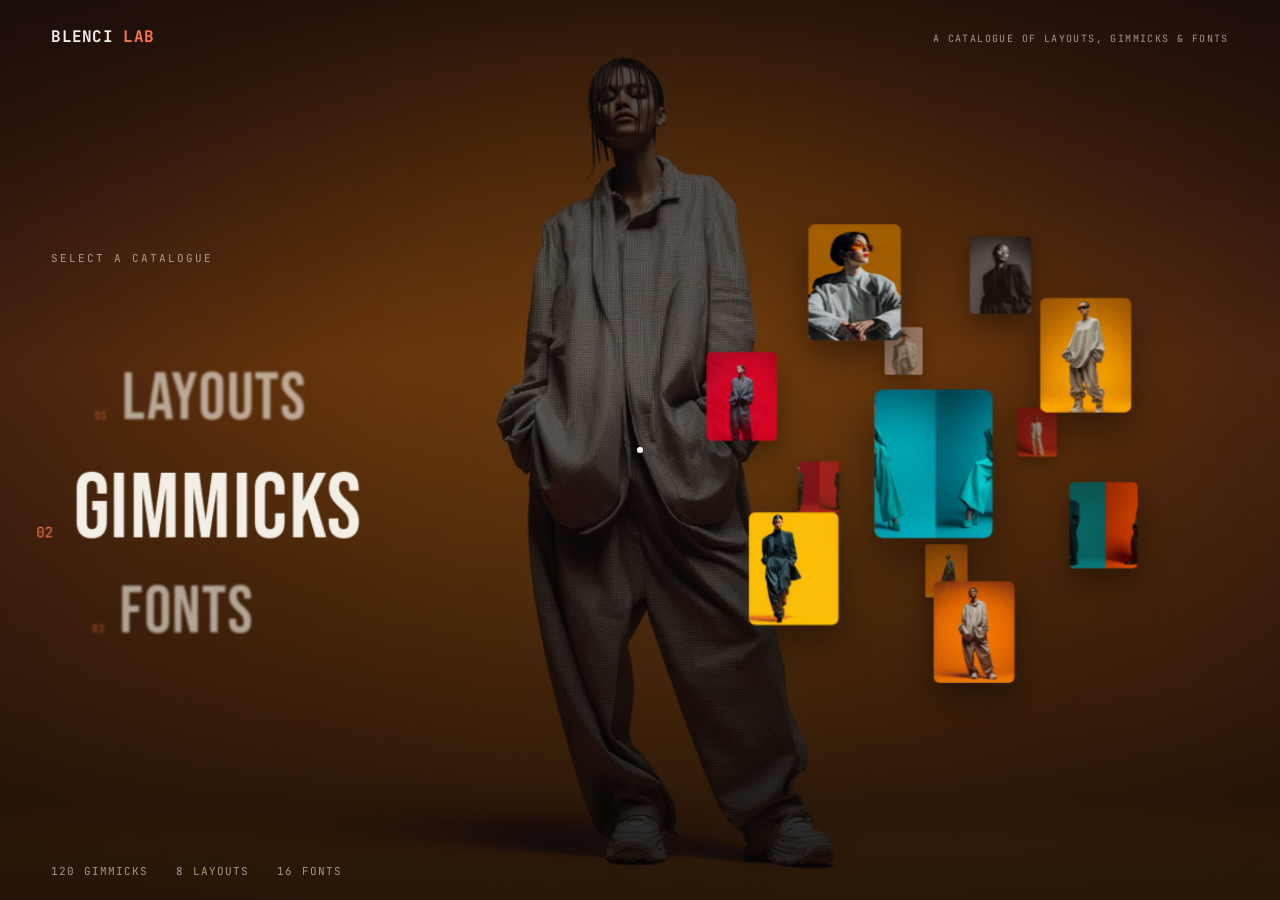
==== index.html @ 4b5dc4d3 "Turn BLENCI LAB into a hub: Layouts / Gimmicks / Fonts New TOP page (index.html) built from the vibe" ====
<!DOCTYPE html>
<html lang="ja">
<head>
<meta charset="UTF-8">
<meta name="viewport" content="width=device-width, initial-scale=1.0">
<title>BLENCI LAB — Layouts / Gimmicks / Fonts</title>
<meta name="description" content="レイアウト・ギミック・フォントのカタログ。BLENCIのルックブック素材を使ったWebデザイン実験室。">
<link rel="icon" href="data:,">
<link rel="preconnect" href="https://fonts.googleapis.com">
<link rel="preconnect" href="https://fonts.gstatic.com" crossorigin>
<link href="https://fonts.googleapis.com/css2?family=Bebas+Neue&family=JetBrains+Mono:wght@400;500;700&family=Space+Grotesk:wght@300..700&family=Zen+Kaku+Gothic+New:wght@400;500;700;900&display=swap" rel="stylesheet">
<link rel="stylesheet" href="css/top.css">
</head>
<body>

<canvas id="rope-cursor-canvas" aria-hidden="true"></canvas>
<div id="shockwave-layer" aria-hidden="true"></div>

<div class="bg-crossfade" aria-hidden="true">
  <div class="bg-slide active" style="background-image:url(assets/img/look-01-0.webp)"></div>
  <div class="bg-slide" style="background-image:url(assets/img/look-09-0.webp)"></div>
  <div class="bg-slide" style="background-image:url(assets/img/look-14-0.webp)"></div>
  <div class="bg-slide" style="background-image:url(assets/img/look-17-0.webp)"></div>
  <div class="bg-scrim"></div>
</div>

<header class="top-header">
  <span class="top-logo">BLENCI <em>LAB</em></span>
  <span class="top-tag">A CATALOGUE OF LAYOUTS, GIMMICKS & FONTS</span>
</header>

<main class="top-stage">
  <div class="tunnel-wrap">
    <p class="tunnel-caption">SELECT A CATALOGUE</p>
    <nav class="tunnel-menu" id="tunnel-menu">
      <a class="tunnel-item" href="layouts/" data-label="LAYOUTS" data-index="0">
        <span class="tunnel-num">01</span><span class="tunnel-text">LAYOUTS</span>
      </a>
      <a class="tunnel-item" href="gimmicks/" data-label="GIMMICKS" data-index="1">
        <span class="tunnel-num">02</span><span class="tunnel-text">GIMMICKS</span>
      </a>
      <a class="tunnel-item" href="fonts/" data-label="FONTS" data-index="2">
        <span class="tunnel-num">03</span><span class="tunnel-text">FONTS</span>
      </a>
    </nav>
  </div>

  <div class="sphere-gallery-wrap">
    <div class="sphere-stage-top" id="sphere-stage-top"><div class="sphere-inner-top" id="sphere-inner-top"></div></div>
  </div>
</main>

<footer class="top-footer">
  <span>120 GIMMICKS</span><span>8 LAYOUTS</span><span>16 FONTS</span>
</footer>

<div class="transition-overlay" id="transition-overlay">
  <span class="transition-label" id="transition-label"></span>
</div>

<script src="js/vendor/gsap.min.js"></script>
<script src="js/data.js"></script>
<script src="js/top.js"></script>
</body>
</html>
---- css/top.css ----
/* ==========================================================================
   BLENCI LAB — TOP hub page
   ========================================================================== */
:root{
  --bg:#0a0908;
  --ink:#f3efe6;
  --ink-dim:rgba(243,239,230,.6);
  --line:rgba(243,239,230,.16);
  --accent:#ff7847;
  --accent-2:#3fd6b4;
  --ff-mono:'JetBrains Mono', monospace;
  --ff-display:'Bebas Neue', sans-serif;
  --ff-sans:'Space Grotesk', sans-serif;
  --ff-jp:'Zen Kaku Gothic New', sans-serif;
  --ease:cubic-bezier(.16,1,.3,1);
}
*,*::before,*::after{box-sizing:border-box;}
html,body{height:100%;}
body{
  margin:0;background:var(--bg);color:var(--ink);
  font-family:var(--ff-jp),var(--ff-sans),sans-serif;
  overflow:hidden;
  -webkit-font-smoothing:antialiased;
}
a{color:inherit;text-decoration:none;}

@media (hover:hover) and (pointer:fine){
  body.cursor-ready{cursor:none;}
}

/* ==========================================================================
   Rope cursor + shockwave
   ========================================================================== */
#rope-cursor-canvas{position:fixed;inset:0;width:100vw;height:100vh;z-index:9000;pointer-events:none;}
#shockwave-layer{position:fixed;inset:0;z-index:8999;pointer-events:none;overflow:hidden;}
.shock-ring{position:absolute;border:2px solid var(--accent);border-radius:50%;transform:translate(-50%,-50%);}

/* ==========================================================================
   Background crossfade
   ========================================================================== */
.bg-crossfade{position:fixed;inset:0;z-index:0;}
.bg-slide{position:absolute;inset:0;background-size:cover;background-position:center 20%;opacity:0;transition:opacity 2.4s ease;filter:saturate(85%);}
.bg-slide.active{opacity:1;}
.bg-scrim{position:absolute;inset:0;background:linear-gradient(180deg,rgba(6,5,4,.75),rgba(6,5,4,.55) 40%,rgba(6,5,4,.85));}

/* ==========================================================================
   Header / footer
   ========================================================================== */
.top-header{
  position:fixed;top:0;left:0;right:0;z-index:10;
  display:flex;align-items:baseline;justify-content:space-between;gap:16px;
  padding:26px clamp(20px,4vw,56px);
}
.top-logo{font-family:var(--ff-mono);font-weight:700;font-size:16px;letter-spacing:.02em;}
.top-logo em{font-style:normal;color:var(--accent);}
.top-tag{font-family:var(--ff-mono);font-size:10px;letter-spacing:.14em;color:var(--ink-dim);}
@media (max-width:700px){ .top-tag{display:none;} }

.top-footer{
  position:fixed;bottom:0;left:0;right:0;z-index:10;
  display:flex;gap:28px;padding:22px clamp(20px,4vw,56px);
  font-family:var(--ff-mono);font-size:11px;letter-spacing:.1em;color:var(--ink-dim);
}

/* ==========================================================================
   Stage layout
   ========================================================================== */
.top-stage{
  position:relative;z-index:2;height:100vh;
  display:grid;grid-template-columns:1fr 1fr;align-items:center;
  padding:0 clamp(20px,4vw,56px);
}
@media (max-width:900px){
  .top-stage{grid-template-columns:1fr;height:auto;padding-top:120px;padding-bottom:120px;gap:40px;}
}

/* ==========================================================================
   Tunnel menu (left)
   ========================================================================== */
.tunnel-wrap{position:relative;}
.tunnel-caption{font-family:var(--ff-mono);font-size:11px;letter-spacing:.18em;color:var(--ink-dim);margin:0 0 24px;}
.tunnel-menu{
  position:relative;height:360px;perspective:700px;
}
.tunnel-item{
  position:absolute;left:0;top:0;display:flex;align-items:baseline;gap:18px;
  will-change:transform,opacity,filter;
}
.tunnel-num{font-family:var(--ff-mono);font-size:13px;color:var(--accent);}
.tunnel-text{
  font-family:var(--ff-display);font-size:clamp(40px,6.5vw,88px);letter-spacing:.02em;line-height:1;
  color:var(--ink);
}
.tunnel-item::after{
  content:"";position:absolute;left:0;bottom:-10px;width:0%;height:1px;background:var(--accent);
  transition:width .4s var(--ease);
}
.tunnel-item:hover::after{width:100%;}
@media (max-width:900px){ .tunnel-menu{height:auto;perspective:none;} .tunnel-item{position:relative !important;transform:none !important;opacity:1 !important;filter:none !important;margin-bottom:18px;} }

/* ==========================================================================
   Sphere gallery (right)
   ========================================================================== */
.sphere-gallery-wrap{display:flex;align-items:center;justify-content:center;}
.sphere-stage-top{width:100%;height:420px;display:flex;align-items:center;justify-content:center;perspective:900px;overflow:visible;}
.sphere-inner-top{position:relative;width:10px;height:10px;transform-style:preserve-3d;}
.sphere-item-top{position:absolute;width:78px;height:98px;margin:-49px 0 0 -39px;border-radius:6px;overflow:hidden;box-shadow:0 14px 30px rgba(0,0,0,.4);}
.sphere-item-top img{width:100%;height:100%;object-fit:cover;}
@media (max-width:900px){ .sphere-stage-top{height:320px;} }

/* ==========================================================================
   Fullscreen transition overlay
   ========================================================================== */
.transition-overlay{
  position:fixed;inset:0;z-index:9500;background:#0a0908;
  clip-path:circle(0% at 50% 50%);
  display:flex;align-items:center;justify-content:center;
  pointer-events:none;
}
.transition-overlay.active{pointer-events:auto;}
.transition-label{
  font-family:var(--ff-display);font-size:clamp(40px,8vw,120px);color:var(--ink);
  opacity:0;transform:translateY(20px);
}

@media (prefers-reduced-motion: reduce){
  *{animation-duration:.001ms !important;transition-duration:.001ms !important;}
}
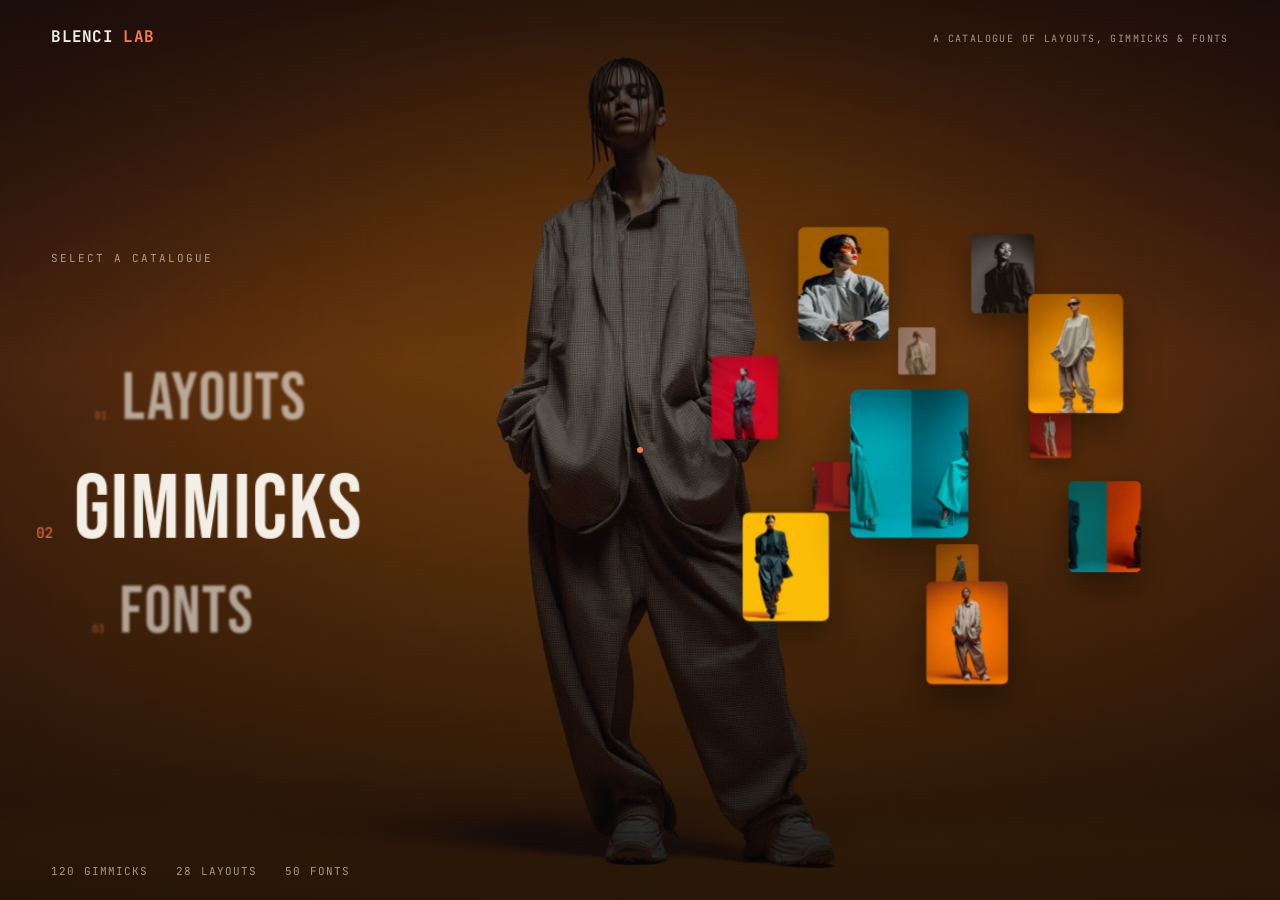
==== commit 295a23c3: "English titles, shared cursor, real photos, 50 fonts, 28 layouts - English H1s (GIMMICK/LAYOUT/FONT " ====
--- a/index.html
+++ b/index.html
@@ -9,6 +9,7 @@
 <link rel="preconnect" href="https://fonts.googleapis.com">
 <link rel="preconnect" href="https://fonts.gstatic.com" crossorigin>
 <link href="https://fonts.googleapis.com/css2?family=Bebas+Neue&family=JetBrains+Mono:wght@400;500;700&family=Space+Grotesk:wght@300..700&family=Zen+Kaku+Gothic+New:wght@400;500;700;900&display=swap" rel="stylesheet">
+<link rel="stylesheet" href="css/cursor.css">
 <link rel="stylesheet" href="css/top.css">
 </head>
 <body>
@@ -51,7 +52,7 @@
 </main>
 
 <footer class="top-footer">
-  <span>120 GIMMICKS</span><span>8 LAYOUTS</span><span>16 FONTS</span>
+  <span>120 GIMMICKS</span><span>28 LAYOUTS</span><span>50 FONTS</span>
 </footer>
 
 <div class="transition-overlay" id="transition-overlay">
@@ -59,6 +60,7 @@
 </div>
 
 <script src="js/vendor/gsap.min.js"></script>
+<script src="js/cursor.js"></script>
 <script src="js/data.js"></script>
 <script src="js/top.js"></script>
 </body>
--- a/css/cursor.css
+++ b/css/cursor.css
@@ -0,0 +1,7 @@
+/* BLENCI LAB — shared rope-chain cursor + click shockwave styles */
+@media (hover:hover) and (pointer:fine){
+  body.cursor-ready{cursor:none;}
+}
+#rope-cursor-canvas{position:fixed;inset:0;width:100vw;height:100vh;z-index:9000;pointer-events:none;transition:opacity .2s;}
+#shockwave-layer{position:fixed;inset:0;z-index:8999;pointer-events:none;overflow:hidden;}
+.shock-ring{position:absolute;width:10px;height:10px;border:2px solid #ff7847;border-radius:50%;transform:translate(-50%,-50%);opacity:1;}
--- a/css/top.css
+++ b/css/top.css
@@ -23,17 +23,6 @@
   -webkit-font-smoothing:antialiased;
 }
 a{color:inherit;text-decoration:none;}
-
-@media (hover:hover) and (pointer:fine){
-  body.cursor-ready{cursor:none;}
-}
-
-/* ==========================================================================
-   Rope cursor + shockwave
-   ========================================================================== */
-#rope-cursor-canvas{position:fixed;inset:0;width:100vw;height:100vh;z-index:9000;pointer-events:none;}
-#shockwave-layer{position:fixed;inset:0;z-index:8999;pointer-events:none;overflow:hidden;}
-.shock-ring{position:absolute;border:2px solid var(--accent);border-radius:50%;transform:translate(-50%,-50%);}
 
 /* ==========================================================================
    Background crossfade
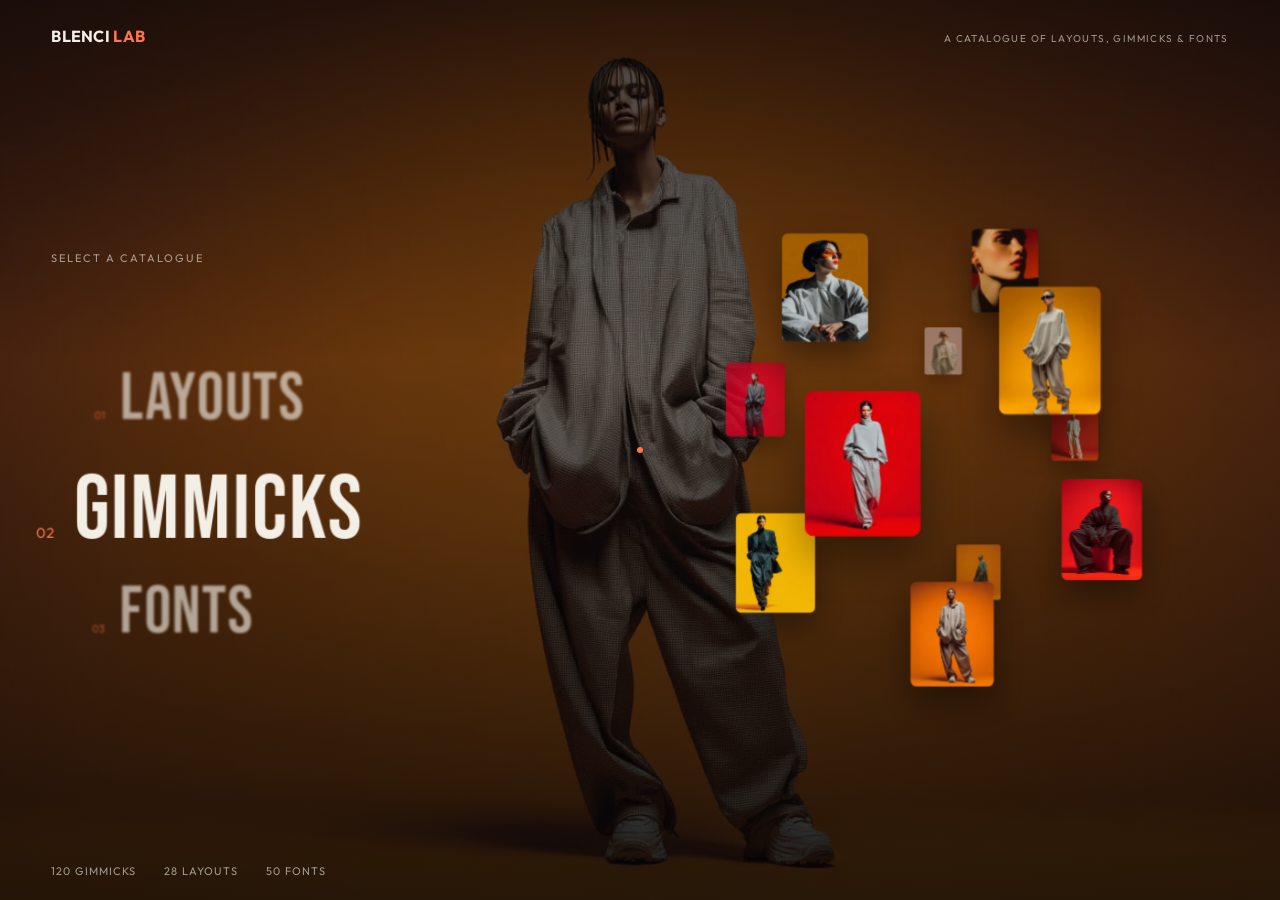
==== commit 9d3b6451: "Replace JetBrains Mono UI chrome with Outfit sitewide JetBrains Mono on labels/badges/nav/footer tex" ====
--- a/index.html
+++ b/index.html
@@ -8,7 +8,7 @@
 <link rel="icon" href="data:,">
 <link rel="preconnect" href="https://fonts.googleapis.com">
 <link rel="preconnect" href="https://fonts.gstatic.com" crossorigin>
-<link href="https://fonts.googleapis.com/css2?family=Bebas+Neue&family=JetBrains+Mono:wght@400;500;700&family=Space+Grotesk:wght@300..700&family=Zen+Kaku+Gothic+New:wght@400;500;700;900&display=swap" rel="stylesheet">
+<link href="https://fonts.googleapis.com/css2?family=Bebas+Neue&family=Outfit:wght@400;500;600;700&family=Space+Grotesk:wght@300..700&family=Zen+Kaku+Gothic+New:wght@400;500;700;900&display=swap" rel="stylesheet">
 <link rel="stylesheet" href="css/cursor.css">
 <link rel="stylesheet" href="css/top.css">
 </head>
--- a/css/top.css
+++ b/css/top.css
@@ -8,7 +8,7 @@
   --line:rgba(243,239,230,.16);
   --accent:#ff7847;
   --accent-2:#3fd6b4;
-  --ff-mono:'JetBrains Mono', monospace;
+  --ff-mono:'Outfit', sans-serif;
   --ff-display:'Bebas Neue', sans-serif;
   --ff-sans:'Space Grotesk', sans-serif;
   --ff-jp:'Zen Kaku Gothic New', sans-serif;
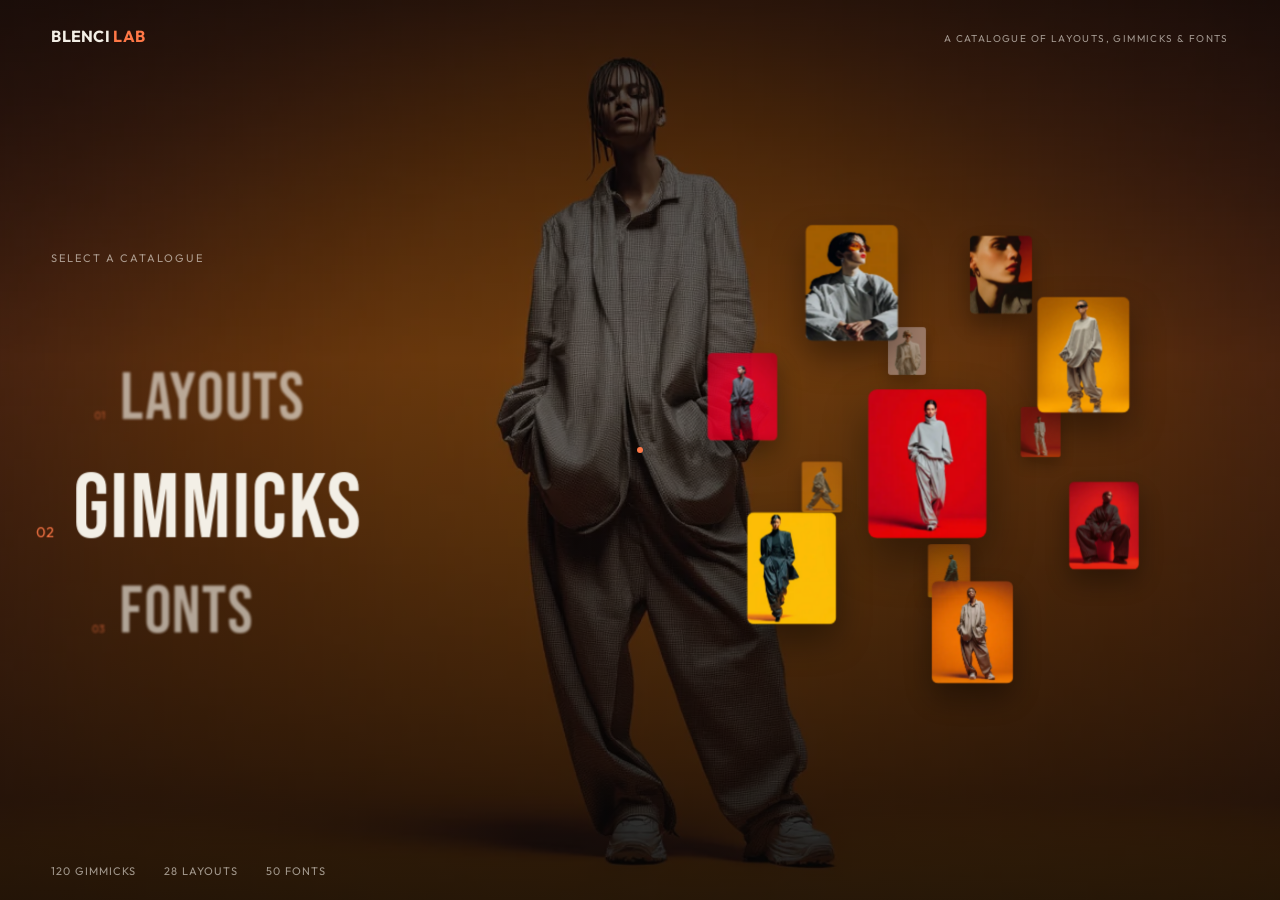
==== commit dbe2f837: "fix: cache-bust data.js/main.js and simplify glitch slice fix The browser was serving a stale cached" ====
--- a/index.html
+++ b/index.html
@@ -61,7 +61,7 @@
 
 <script src="js/vendor/gsap.min.js"></script>
 <script src="js/cursor.js"></script>
-<script src="js/data.js"></script>
-<script src="js/top.js"></script>
+<script src="js/data.js?v=2"></script>
+<script src="js/top.js?v=2"></script>
 </body>
 </html>
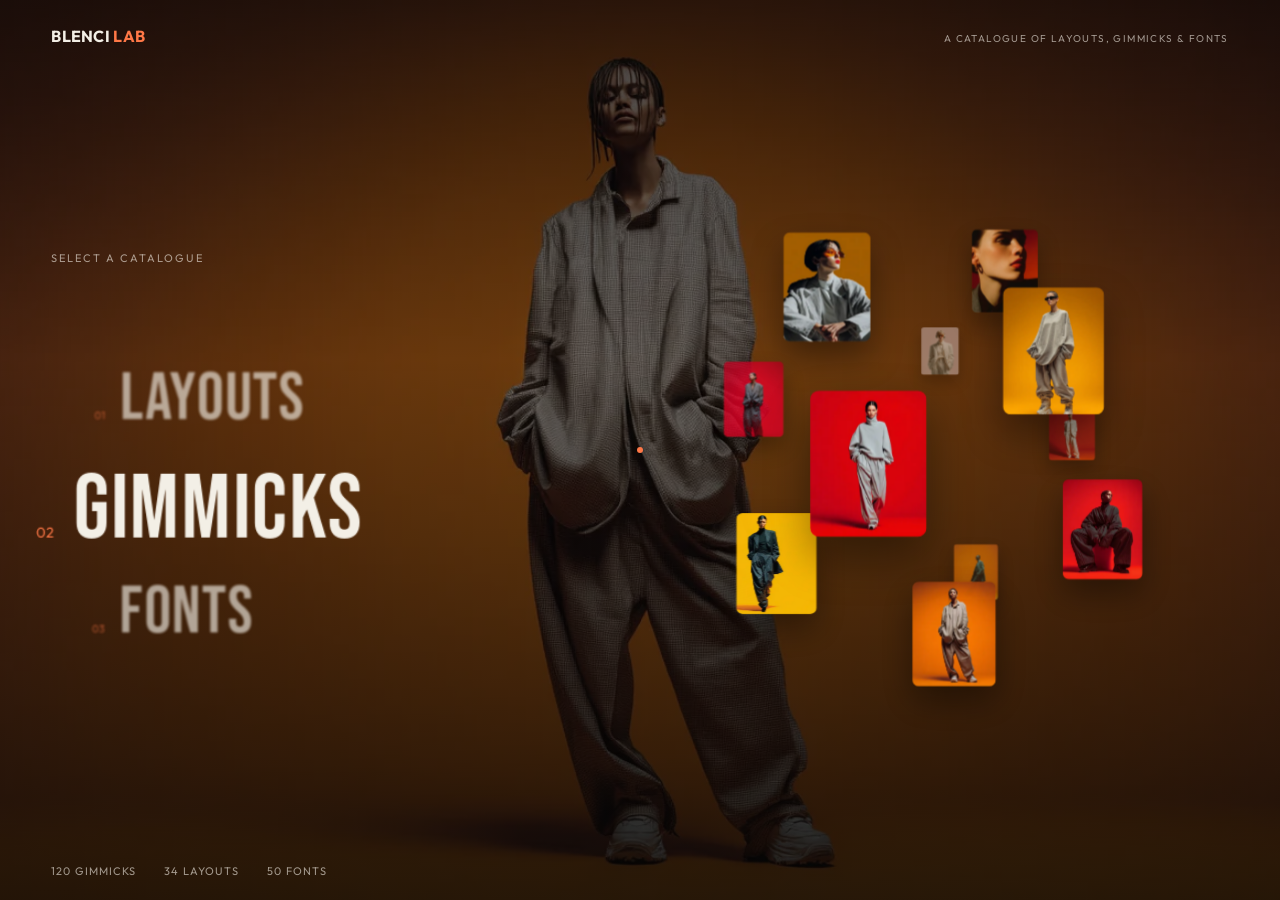
==== commit cdbae1c4: "feat: add 6 layouts — 3 slide-deck, 3 news-curation (28 → 34) Slide/presentation-focused: - SLIDE DE" ====
--- a/index.html
+++ b/index.html
@@ -52,7 +52,7 @@
 </main>
 
 <footer class="top-footer">
-  <span>120 GIMMICKS</span><span>28 LAYOUTS</span><span>50 FONTS</span>
+  <span>120 GIMMICKS</span><span>34 LAYOUTS</span><span>50 FONTS</span>
 </footer>
 
 <div class="transition-overlay" id="transition-overlay">
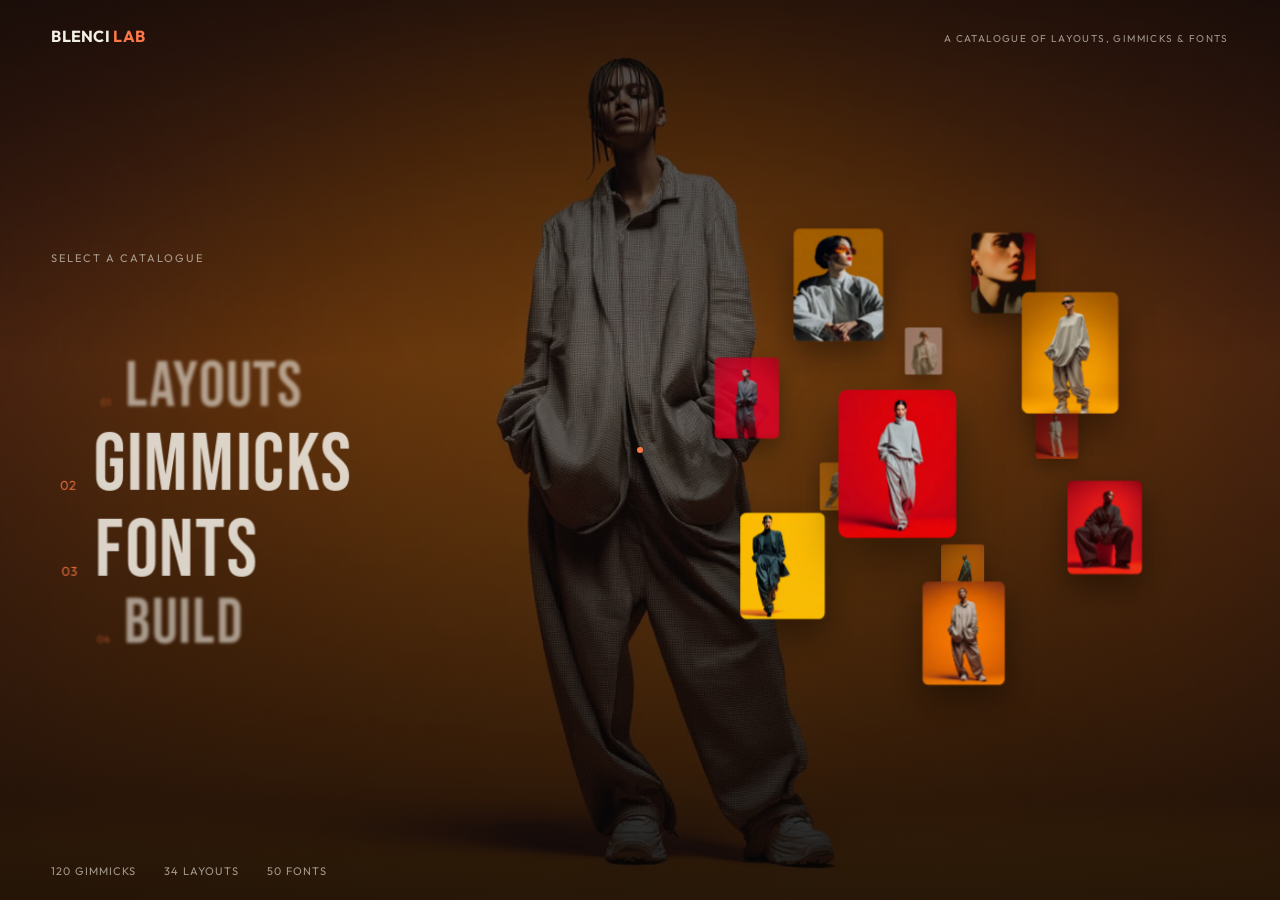
==== commit 683a52b2: "feat: add BLENCI BUILDER (Phase 1) — combine layout+gimmicks+fonts into a live sample, export as a h" ====
--- a/index.html
+++ b/index.html
@@ -43,6 +43,9 @@
       <a class="tunnel-item" href="fonts/" data-label="FONTS" data-index="2">
         <span class="tunnel-num">03</span><span class="tunnel-text">FONTS</span>
       </a>
+      <a class="tunnel-item" href="builder/" data-label="BUILD" data-index="3">
+        <span class="tunnel-num">04</span><span class="tunnel-text">BUILD</span>
+      </a>
     </nav>
   </div>
 
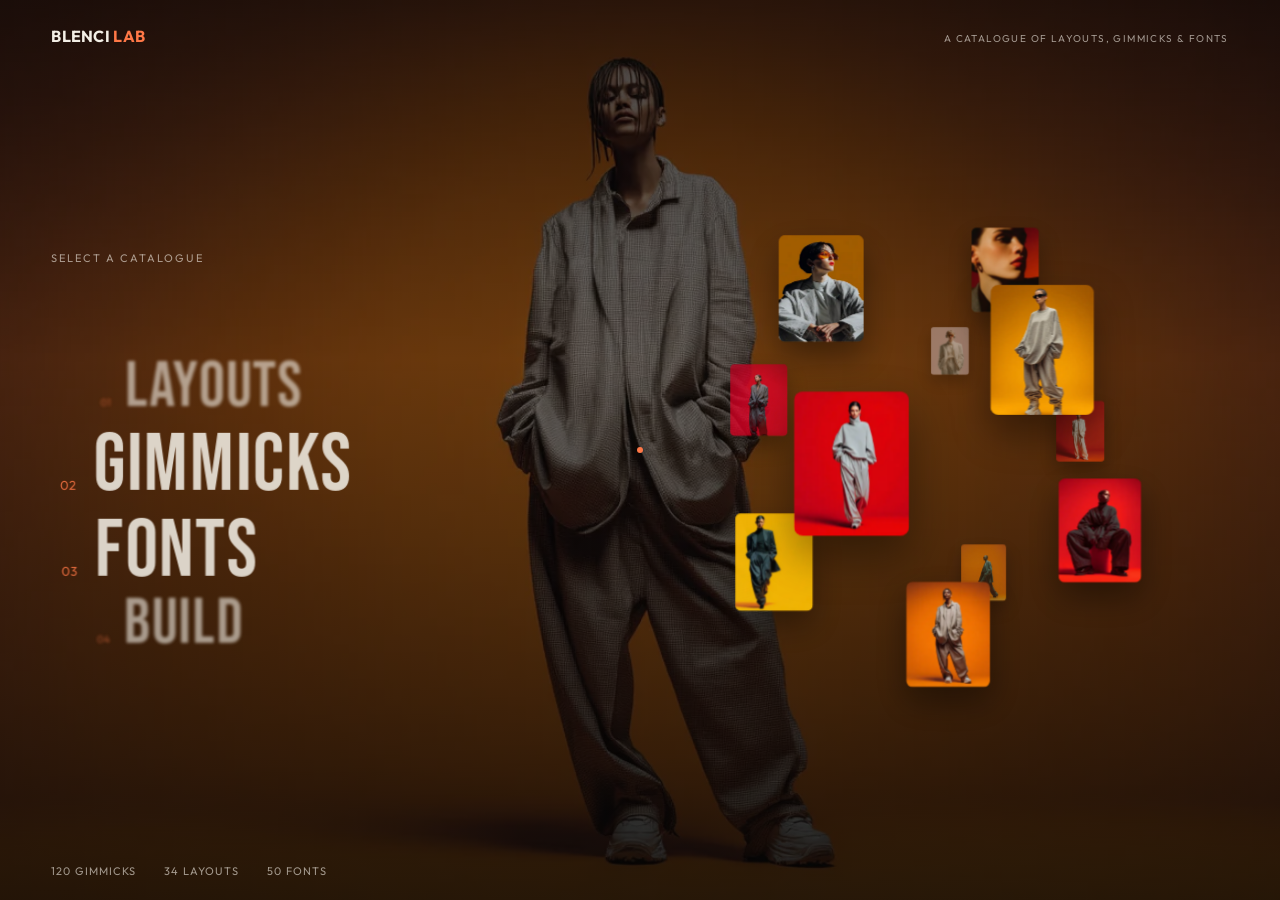
==== commit 20c3f2c1: "fix: use explicit index.html in cross-page links, add TOP/catalogue nav to Builder All inter-page li" ====
--- a/index.html
+++ b/index.html
@@ -34,16 +34,16 @@
   <div class="tunnel-wrap">
     <p class="tunnel-caption">SELECT A CATALOGUE</p>
     <nav class="tunnel-menu" id="tunnel-menu">
-      <a class="tunnel-item" href="layouts/" data-label="LAYOUTS" data-index="0">
+      <a class="tunnel-item" href="layouts/index.html" data-label="LAYOUTS" data-index="0">
         <span class="tunnel-num">01</span><span class="tunnel-text">LAYOUTS</span>
       </a>
-      <a class="tunnel-item" href="gimmicks/" data-label="GIMMICKS" data-index="1">
+      <a class="tunnel-item" href="gimmicks/index.html" data-label="GIMMICKS" data-index="1">
         <span class="tunnel-num">02</span><span class="tunnel-text">GIMMICKS</span>
       </a>
-      <a class="tunnel-item" href="fonts/" data-label="FONTS" data-index="2">
+      <a class="tunnel-item" href="fonts/index.html" data-label="FONTS" data-index="2">
         <span class="tunnel-num">03</span><span class="tunnel-text">FONTS</span>
       </a>
-      <a class="tunnel-item" href="builder/" data-label="BUILD" data-index="3">
+      <a class="tunnel-item" href="builder/index.html" data-label="BUILD" data-index="3">
         <span class="tunnel-num">04</span><span class="tunnel-text">BUILD</span>
       </a>
     </nav>
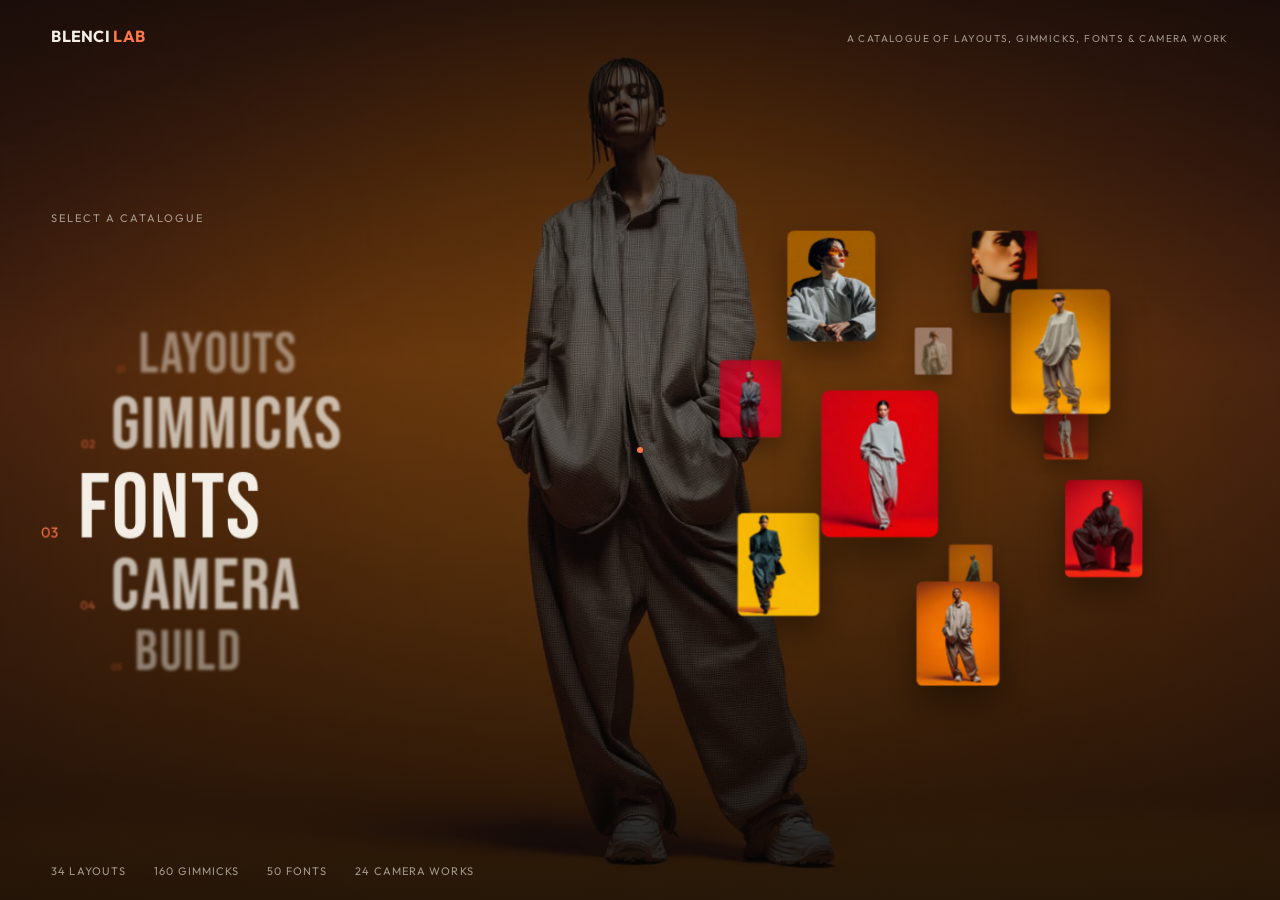
==== commit da822b60: "feat: add CAMERA WORK catalogue (V01-V24) with pictogram animations - New /camera/ page: 24 camera m" ====
--- a/index.html
+++ b/index.html
@@ -3,14 +3,14 @@
 <head>
 <meta charset="UTF-8">
 <meta name="viewport" content="width=device-width, initial-scale=1.0">
-<title>BLENCI LAB — Layouts / Gimmicks / Fonts</title>
-<meta name="description" content="レイアウト・ギミック・フォントのカタログ。BLENCIのルックブック素材を使ったWebデザイン実験室。">
+<title>BLENCI LAB — Layouts / Gimmicks / Fonts / Camera</title>
+<meta name="description" content="レイアウト・ギミック・フォント・カメラワークのカタログ。BLENCIのルックブック素材を使ったWebデザイン実験室。">
 <link rel="icon" href="data:,">
 <link rel="preconnect" href="https://fonts.googleapis.com">
 <link rel="preconnect" href="https://fonts.gstatic.com" crossorigin>
 <link href="https://fonts.googleapis.com/css2?family=Bebas+Neue&family=Outfit:wght@400;500;600;700&family=Space+Grotesk:wght@300..700&family=Zen+Kaku+Gothic+New:wght@400;500;700;900&display=swap" rel="stylesheet">
 <link rel="stylesheet" href="css/cursor.css">
-<link rel="stylesheet" href="css/top.css">
+<link rel="stylesheet" href="css/top.css?v=3">
 </head>
 <body>
 
@@ -27,7 +27,7 @@
 
 <header class="top-header">
   <span class="top-logo">BLENCI <em>LAB</em></span>
-  <span class="top-tag">A CATALOGUE OF LAYOUTS, GIMMICKS & FONTS</span>
+  <span class="top-tag">A CATALOGUE OF LAYOUTS, GIMMICKS, FONTS & CAMERA WORK</span>
 </header>
 
 <main class="top-stage">
@@ -43,8 +43,11 @@
       <a class="tunnel-item" href="fonts/index.html" data-label="FONTS" data-index="2">
         <span class="tunnel-num">03</span><span class="tunnel-text">FONTS</span>
       </a>
-      <a class="tunnel-item" href="builder/index.html" data-label="BUILD" data-index="3">
-        <span class="tunnel-num">04</span><span class="tunnel-text">BUILD</span>
+      <a class="tunnel-item" href="camera/index.html" data-label="CAMERA" data-index="3">
+        <span class="tunnel-num">04</span><span class="tunnel-text">CAMERA</span>
+      </a>
+      <a class="tunnel-item" href="builder/index.html" data-label="BUILD" data-index="4">
+        <span class="tunnel-num">05</span><span class="tunnel-text">BUILD</span>
       </a>
     </nav>
   </div>
@@ -55,7 +58,7 @@
 </main>
 
 <footer class="top-footer">
-  <span>120 GIMMICKS</span><span>34 LAYOUTS</span><span>50 FONTS</span>
+  <span>34 LAYOUTS</span><span>160 GIMMICKS</span><span>50 FONTS</span><span>24 CAMERA WORKS</span>
 </footer>
 
 <div class="transition-overlay" id="transition-overlay">
@@ -65,6 +68,6 @@
 <script src="js/vendor/gsap.min.js"></script>
 <script src="js/cursor.js"></script>
 <script src="js/data.js?v=2"></script>
-<script src="js/top.js?v=2"></script>
+<script src="js/top.js?v=3"></script>
 </body>
 </html>
--- a/css/top.css
+++ b/css/top.css
@@ -47,7 +47,7 @@
 
 .top-footer{
   position:fixed;bottom:0;left:0;right:0;z-index:10;
-  display:flex;gap:28px;padding:22px clamp(20px,4vw,56px);
+  display:flex;flex-wrap:wrap;gap:8px 28px;padding:22px clamp(20px,4vw,56px);
   font-family:var(--ff-mono);font-size:11px;letter-spacing:.1em;color:var(--ink-dim);
 }
 
@@ -69,7 +69,7 @@
 .tunnel-wrap{position:relative;}
 .tunnel-caption{font-family:var(--ff-mono);font-size:11px;letter-spacing:.18em;color:var(--ink-dim);margin:0 0 24px;}
 .tunnel-menu{
-  position:relative;height:360px;perspective:700px;
+  position:relative;height:440px;perspective:700px;
 }
 .tunnel-item{
   position:absolute;left:0;top:0;display:flex;align-items:baseline;gap:18px;
